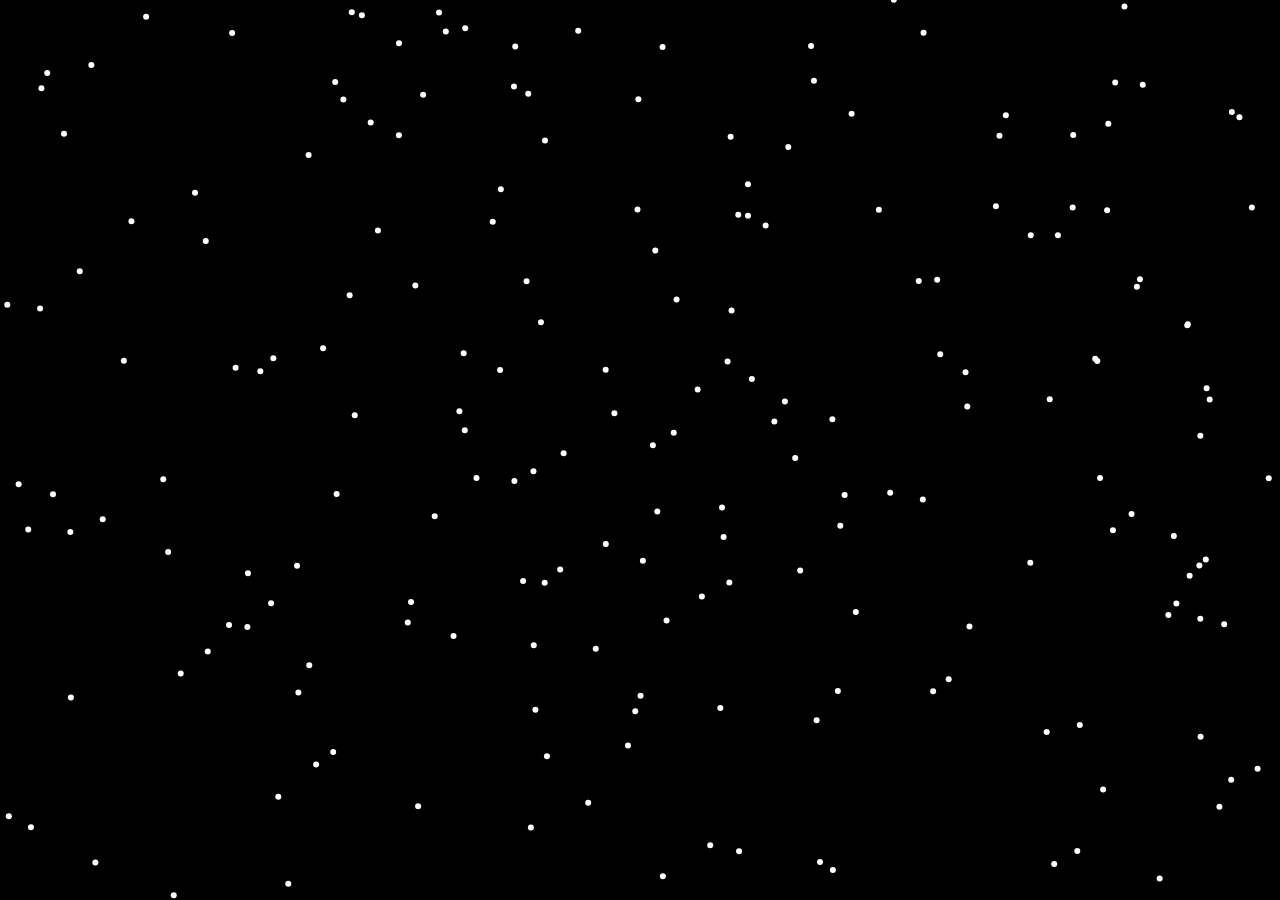
==== index.html @ ae82a449 "Setup HTML CSS JS, basic particles" ====
<!DOCTYPE html>
<html lang="en">
<head>
    <meta charset="UTF-8">
    <meta name="viewport" content="width=device-width, initial-scale=1.0">
    
    <title>EmergexD</title>
    <link rel ="stylesheet" href="style.css">
</head>
<body>
    <canvas id = "canvas"></canvas>

    <script src="main.js"></script>
</body>
</html>
---- style.css ----
html, body {
    margin: 0;
    overflow: hidden;
    background: black;
}

canvas {
    display: block
}
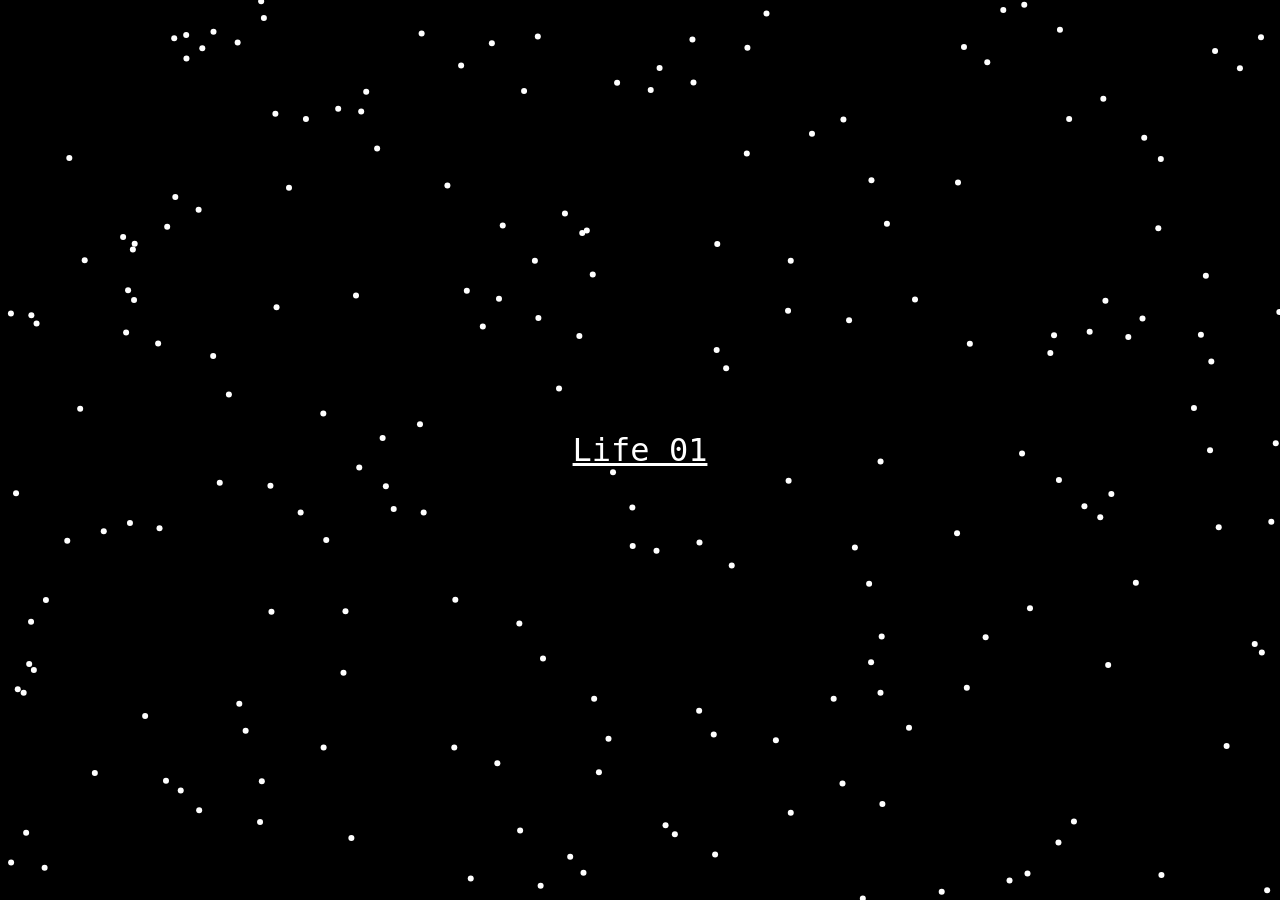
==== commit c0f71f82: "Added nav link and updated comments" ====
--- a/index.html
+++ b/index.html
@@ -8,7 +8,12 @@
     <link rel ="stylesheet" href="style.css">
 </head>
 <body>
-    <canvas id = "canvas"></canvas>
+
+    <nav>
+        <a href="life01.html">Life 01</a>
+    </nav>
+
+        <canvas id = "canvas"></canvas>
 
     <script src="main.js"></script>
 </body>
--- a/style.css
+++ b/style.css
@@ -4,6 +4,16 @@
     background: black;
 }
 
+nav a{
+    position:absolute;
+    top:50%;
+    left: 50%;
+    transform:translate(-50%,-50%);
+    color:#ffffff;
+    font:32px monospace;
+    text-decoration:underline;
+}
+
 canvas {
     display: block
 }
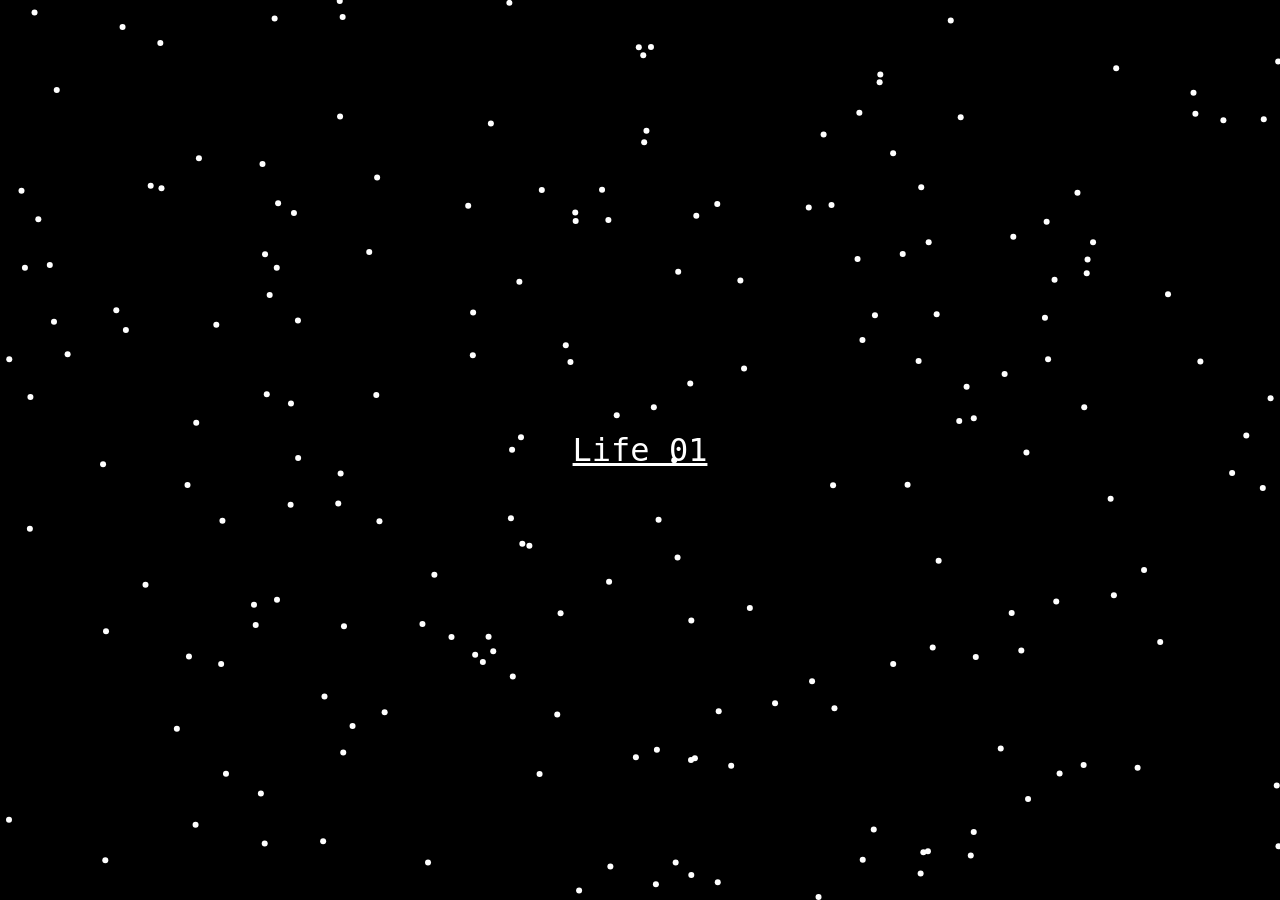
==== commit d014e9f7: "Seperate life01.html in external css and js; added back button on life01 page" ====
--- a/index.html
+++ b/index.html
@@ -10,7 +10,7 @@
 <body>
 
     <nav>
-        <a href="life01.html">Life 01</a>
+        <a href="life01/life01.html">Life 01</a>
     </nav>
 
         <canvas id = "canvas"></canvas>
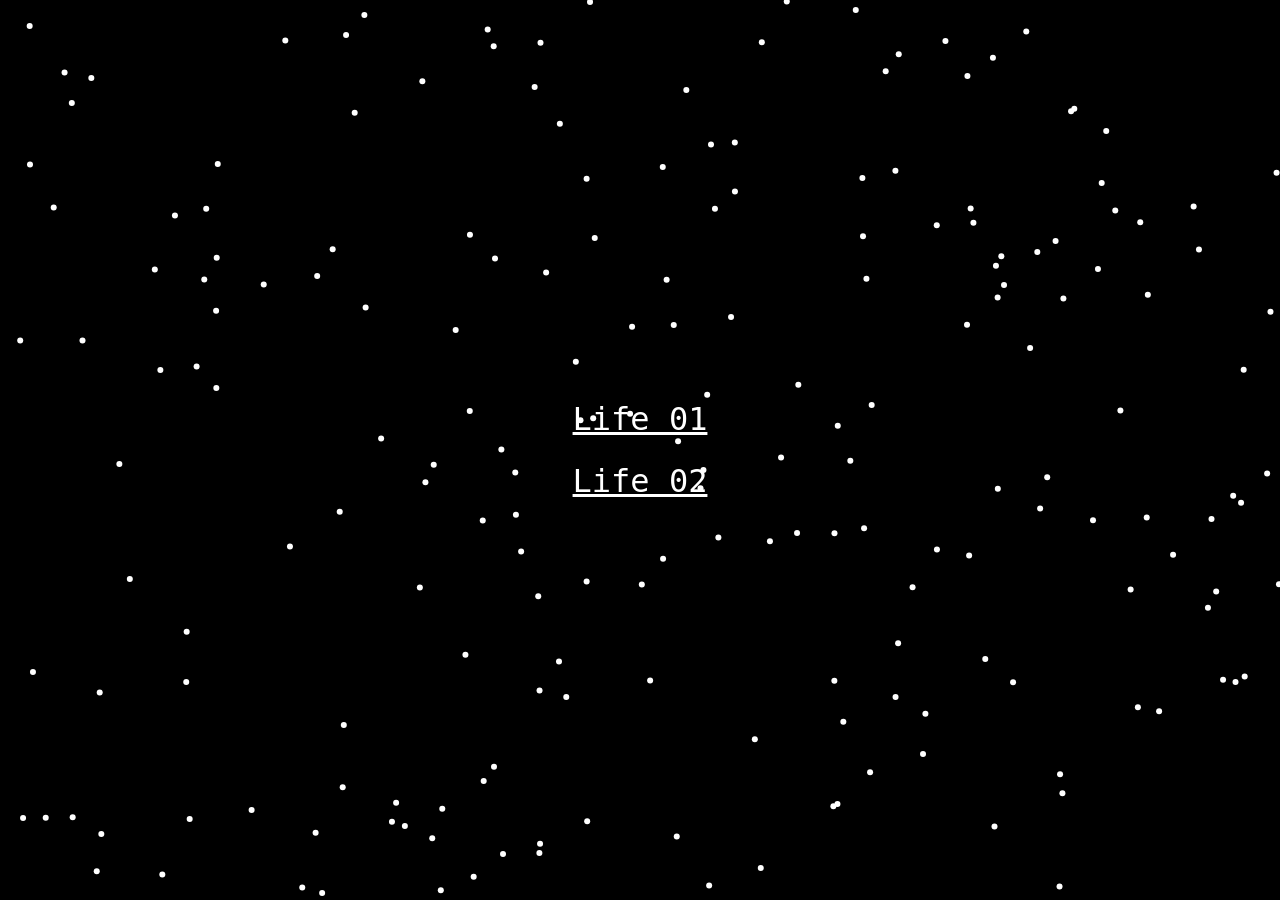
==== commit 3032713a: "Added life02" ====
--- a/index.html
+++ b/index.html
@@ -9,11 +9,12 @@
 </head>
 <body>
 
-    <nav>
+    <nav class="menu">
         <a href="life01/life01.html">Life 01</a>
+        <a href="life02/life02.html">Life 02</a>
     </nav>
 
-        <canvas id = "canvas"></canvas>
+    <canvas id = "canvas"></canvas>
 
     <script src="main.js"></script>
 </body>
--- a/style.css
+++ b/style.css
@@ -1,19 +1,28 @@
-html, body {
+html,
+body {
     margin: 0;
     overflow: hidden;
     background: black;
 }
 
-nav a{
-    position:absolute;
-    top:50%;
-    left: 50%;
-    transform:translate(-50%,-50%);
-    color:#ffffff;
-    font:32px monospace;
-    text-decoration:underline;
+.menu {
+    position: absolute;
+    inset: 0;
+    z-index: 2;
+
+    display: flex;
+    flex-direction: column;
+    justify-content: center;
+    align-items: center;
+    gap: 24px;
+}
+
+.menu a {
+    color: #fff;
+    font: 32px monospace;
+    text-decoration: underline;
 }
 
 canvas {
-    display: block
+    display: block;
 }
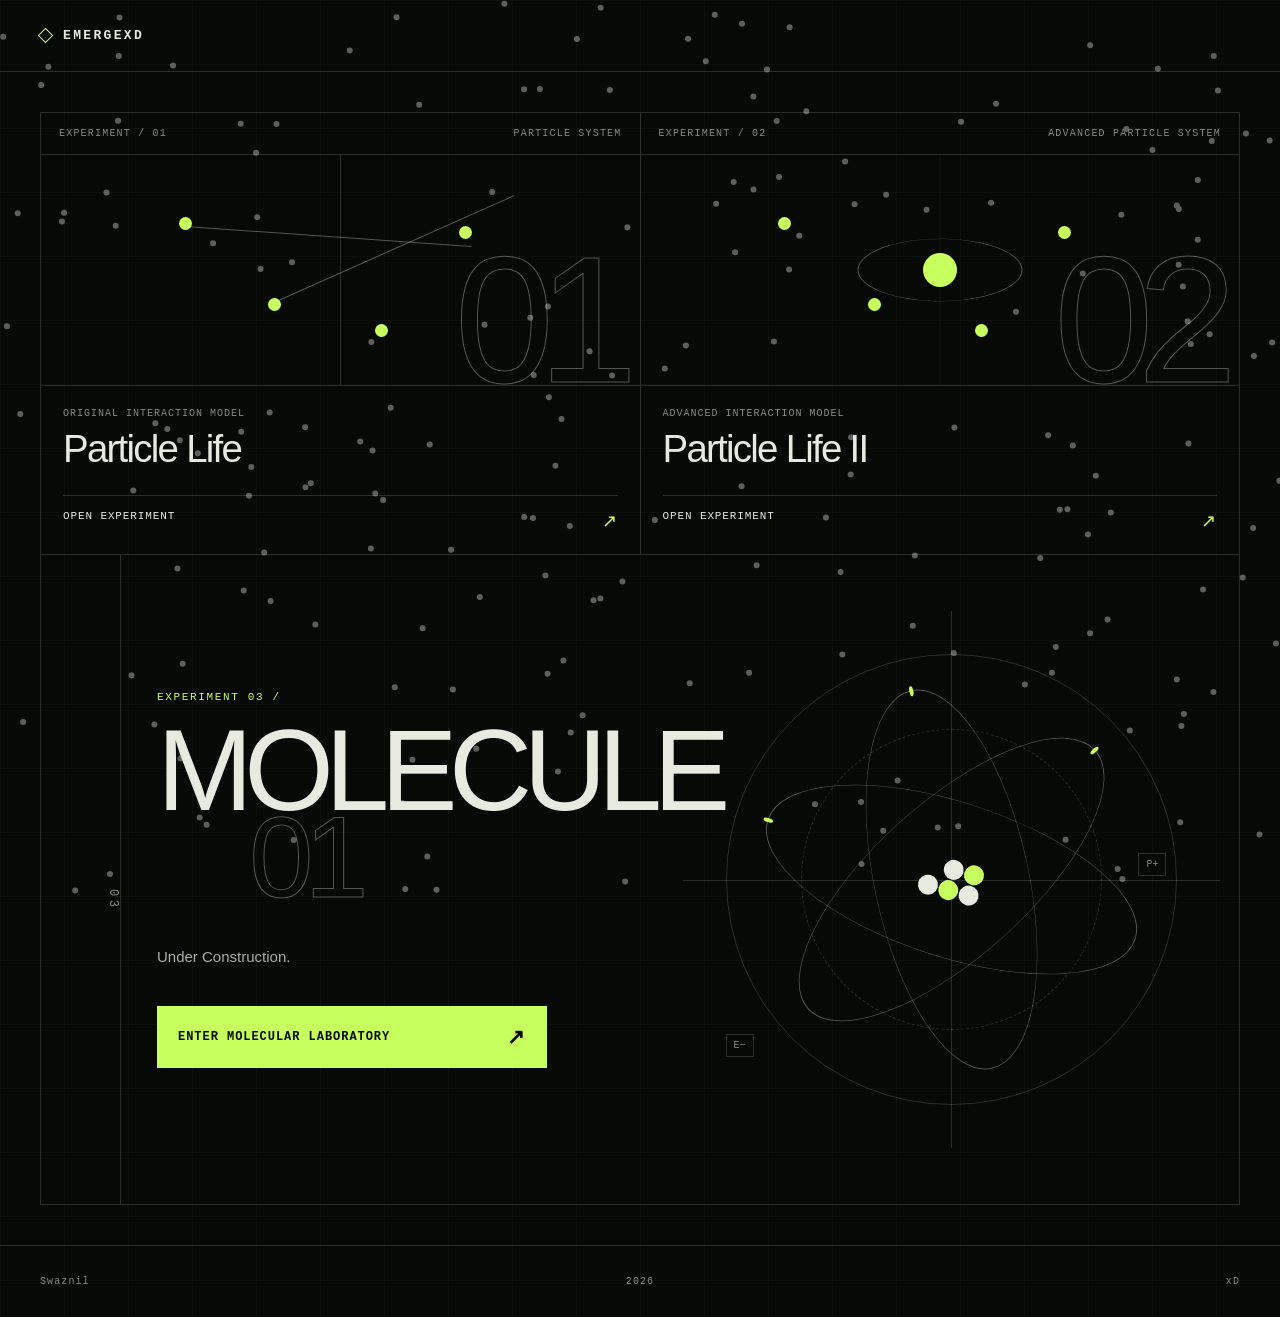
==== commit 5f84e355: "Updated landing page, added molecule01" ====
--- a/index.html
+++ b/index.html
@@ -3,18 +3,152 @@
 <head>
     <meta charset="UTF-8">
     <meta name="viewport" content="width=device-width, initial-scale=1.0">
-    
-    <title>EmergexD</title>
-    <link rel ="stylesheet" href="style.css">
+
+    <title>EmergexD · Molecular Systems</title>
+    <link rel="stylesheet" href="style.css">
 </head>
+
 <body>
+    <canvas id="canvas"></canvas>
 
-    <nav class="menu">
-        <a href="life01/life01.html">Life 01</a>
-        <a href="life02/life02.html">Life 02</a>
-    </nav>
+    <header class="topbar">
+        <a href="index.html" class="brand" aria-label="EmergexD home">
+            <span class="brand-mark"></span>
+            <span>EMERGEXD</span>
+        </a>
 
-    <canvas id = "canvas"></canvas>
+    </header>
+
+    <main class="interface">
+
+        <section class="life-grid">
+
+            <a href="life01/life01.html" class="life-project">
+                <div class="project-topline">
+                    <span>Experiment / 01</span>
+                    <span>Particle system</span>
+                </div>
+
+                <div class="life-visual">
+                    <span class="particle particle-a"></span>
+                    <span class="particle particle-b"></span>
+                    <span class="particle particle-c"></span>
+                    <span class="particle particle-d"></span>
+
+                    <div class="connection connection-one"></div>
+                    <div class="connection connection-two"></div>
+
+                    <span class="life-index">01</span>
+                </div>
+
+                <div class="life-content">
+                    <p>Original interaction model</p>
+                    <h2>Particle Life</h2>
+
+                    <div class="project-enter">
+                        <span>Open experiment</span>
+                        <span>↗</span>
+                    </div>
+                </div>
+            </a>
+
+            <a href="life02/life02.html" class="life-project">
+                <div class="project-topline">
+                    <span>Experiment / 02</span>
+                    <span>Advanced particle system</span>
+                </div>
+
+                <div class="life-visual life-visual-two">
+                    <span class="particle particle-a"></span>
+                    <span class="particle particle-b"></span>
+                    <span class="particle particle-c"></span>
+                    <span class="particle particle-d"></span>
+
+                    <div class="orbit-ring"></div>
+                    <div class="orbit-core"></div>
+
+                    <span class="life-index">02</span>
+                </div>
+
+                <div class="life-content">
+                    <p>Advanced interaction model</p>
+                    <h2>Particle Life II</h2>
+
+                    <div class="project-enter">
+                        <span>Open experiment</span>
+                        <span>↗</span>
+                    </div>
+                </div>
+            </a>
+
+        </section>
+
+        <section class="molecule-project">
+
+            <div class="molecule-number" aria-hidden="true">
+                03
+            </div>
+
+            <div class="molecule-copy">
+                <p class="eyebrow">
+                    Experiment 03 / 
+                </p>
+
+                <h1>
+                    MOLECULE
+                    <span>01</span>
+                </h1>
+
+                <p class="description">
+                    Under Construction.
+                </p>
+
+                <a
+                    class="launch-button"
+                    href="molecule01/molecule01.html"
+                >
+                    <span>Enter molecular laboratory</span>
+                    <span class="launch-arrow">↗</span>
+                </a>
+            </div>
+
+            <div class="atom-display" aria-hidden="true">
+                <div class="atom-label label-proton">P+</div>
+                <div class="atom-label label-electron">E−</div>
+
+                <div class="orbit orbit-one">
+                    <span class="electron electron-one"></span>
+                </div>
+
+                <div class="orbit orbit-two">
+                    <span class="electron electron-two"></span>
+                </div>
+
+                <div class="orbit orbit-three">
+                    <span class="electron electron-three"></span>
+                </div>
+
+                <div class="nucleus">
+                    <span></span>
+                    <span></span>
+                    <span></span>
+                    <span></span>
+                    <span></span>
+                </div>
+
+                <div class="crosshair crosshair-horizontal"></div>
+                <div class="crosshair crosshair-vertical"></div>
+            </div>
+
+        </section>
+
+    </main>
+
+    <footer class="footer">
+        <span>Swaznil </span>
+        <span>2026</span>
+        <span>xD</span>
+    </footer>
 
     <script src="main.js"></script>
 </body>
--- a/style.css
+++ b/style.css
@@ -1,28 +1,544 @@
+:root {
+    --bg: #070907;
+    --panel: #0d100d;
+    --hover: #11150f;
+    --text: #e8eadf;
+    --muted: #858b80;
+    --line: rgba(232, 234, 223, 0.16);
+    --strong-line: rgba(234, 234, 223, 0.34);
+    --green: #c7ff5e;
+    --green-line: rgba(200, 255, 94, 0.34);
+}
+
+* {
+    box-sizing: border-box;
+}
+
 html,
 body {
+    width: 100%;
+    min-height: 100%;
+}
+
+body {
     margin: 0;
+    min-height: 100vh;
+    overflow-x: hidden;
+    color: var(--text);
+    background:
+        linear-gradient(rgba(255,255,255,.025) 1px, transparent 1px),
+        linear-gradient(90deg, rgba(255,255,255,.025) 1px, transparent 1px),
+        var(--bg);
+    background-size: 64px 64px;
+    font-family: Arial, Helvetica, sans-serif;
+}
+
+a {
+    color: inherit;
+}
+
+#canvas {
+    position: fixed;
+    inset: 0;
+    z-index: -1;
+    width: 100%;
+    height: 100%;
+    display: block;
+    opacity: .35;
+    pointer-events: none;
+}
+
+.topbar {
+    height: 72px;
+    padding: 0 40px;
+    display: flex;
+    align-items: center;
+    justify-content: space-between;
+    border-bottom: 1px solid var(--line);
+}
+
+.brand {
+    display: flex;
+    align-items: center;
+    gap: 12px;
+    font: 700 13px "Courier New", monospace;
+    letter-spacing: .18em;
+    text-decoration: none;
+}
+.brand-mark {
+    width: 11px;
+    height: 11px;
+    border: 1px solid var(--green);
+    transform: rotate(45deg);
+}
+
+.interface {
+    width: min(1500px, 100%);
+    margin: auto;
+    padding: 40px;
+}
+
+.life-grid {
+    display: grid;
+    grid-template-columns: repeat(2, 1fr);
+    border-top: 1px solid var(--line);
+    border-left: 1px solid var(--line);
+}
+.life-project {
+    position: relative;
+    min-height: 430px;
+    display: grid;
+    grid-template-rows: auto 1fr auto;
     overflow: hidden;
-    background: black;
-}
-
-.menu {
-    position: absolute;
-    inset: 0;
+    background: transparent;
+    border-right: 1px solid var(--line);
+    border-bottom: 1px solid var(--line);
+    text-decoration: none;
+    transition: background .2s, border-color .2s;
+}
+.life-project::before {
+    content: "";
+    position: absolute;
+    top: 0;
+    left: 0;
     z-index: 2;
-
+    width: 0;
+    height: 2px;
+    background: var(--green);
+    transition: width .25s;
+}
+.life-project:hover {
+    background: var(--hover);
+    border-color: var(--green-line);
+}
+.life-project:hover::before {
+    width: 100%;
+}
+
+.project-topline {
+    padding: 15px 18px;
     display: flex;
-    flex-direction: column;
+    justify-content: space-between;
+    color: var(--muted);
+    border-bottom: 1px solid var(--line);
+    font: 10px "Courier New", monospace;
+    letter-spacing: .12em;
+    text-transform: uppercase;
+}
+
+.life-visual {
+    position: relative;
+    min-height: 230px;
+    overflow: hidden;
+    background:
+        linear-gradient(
+            90deg,
+            transparent 49.9%,
+            var(--line) 50%,
+            transparent 50.1%
+        ),
+        linear-gradient(
+            transparent 49.9%,
+            var(--line) 50%,
+            transparent 50.1%
+        );
+}
+.life-index {
+    position: absolute;
+    right: 18px;
+    bottom: -25px;
+    color: transparent;
+    font-size: clamp(100px, 14vw, 190px);
+    line-height: 1;
+    letter-spacing: -.09em;
+    -webkit-text-stroke: 1px var(--strong-line);
+    transition: transform .2s;
+}
+.life-project:hover .life-index {
+    transform: translateY(-5px);
+    -webkit-text-stroke-color: var(--green-line);
+}
+
+.particle {
+    position: absolute;
+    width: 13px;
+    height: 13px;
+    background: var(--green);
+    border-radius: 50%;
+}
+.particle-a {
+    top: 27%;
+    left: 23%;
+}
+.particle-b {
+    top: 62%;
+    left: 38%;
+}
+.particle-c {
+    top: 31%;
+    right: 28%;
+}
+.particle-d {
+    right: 42%;
+    bottom: 21%;
+}
+
+.connection {
+    position: absolute;
+    height: 1px;
+    background: var(--strong-line);
+    transform-origin: left;
+}
+.connection-one {
+    top: 31%;
+    left: 24%;
+    width: 48%;
+    transform: rotate(4deg);
+}
+.connection-two {
+    top: 64%;
+    left: 39%;
+    width: 44%;
+    transform: rotate(-24deg);
+}
+
+.orbit-ring {
+    position: absolute;
+    top: 50%;
+    left: 50%;
+    width: 165px;
+    height: 165px;
+    border: 1px solid var(--strong-line);
+    border-radius: 50%;
+    transform: translate(-50%, -50%) scaleY(.38) rotate(-18deg);
+}
+.orbit-core {
+    position: absolute;
+    top: 50%;
+    left: 50%;
+    width: 34px;
+    height: 34px;
+    background: var(--green);
+    border-radius: 50%;
+    transform: translate(-50%, -50%);
+}
+
+.life-content {
+    padding: 22px;
+    border-top: 1px solid var(--line);
+}
+.life-content p {
+    margin: 0 0 8px;
+    color: var(--muted);
+    font: 10px "Courier New", monospace;
+    letter-spacing: .1em;
+    text-transform: uppercase;
+}
+.life-content h2 {
+    margin: 0;
+    font-size: clamp(28px, 3vw, 46px);
+    font-weight: 400;
+    letter-spacing: -.045em;
+    transition: color .2s;
+}
+.life-project:hover .life-content h2 {
+    color: var(--green);
+}
+
+.project-enter {
+    margin-top: 24px;
+    padding-top: 14px;
+    display: flex;
+    justify-content: space-between;
+    border-top: 1px solid var(--line);
+    font: 11px "Courier New", monospace;
+    letter-spacing: .08em;
+    text-transform: uppercase;
+}
+.project-enter span:last-child {
+    color: var(--green);
+    font-size: 18px;
+}
+
+.molecule-project {
+    min-height: 650px;
+    display: grid;
+    grid-template-columns: 80px minmax(340px, .9fr) minmax(380px, 1.1fr);
+    align-items: center;
+    gap: 36px;
+    border: 1px solid var(--line);
+    border-top: 0;
+}
+.molecule-number {
+    height: 100%;
+    padding-top: 40px;
+    display: flex;
     justify-content: center;
+    color: var(--muted);
+    border-right: 1px solid var(--line);
+    font: 12px "Courier New", monospace;
+    letter-spacing: .3em;
+    writing-mode: vertical-rl;
+}
+.molecule-copy {
+    padding: 80px 0;
+}
+.eyebrow {
+    margin: 0 0 24px;
+    color: var(--green);
+    font: 11px "Courier New", monospace;
+    letter-spacing: .15em;
+    text-transform: uppercase;
+}
+.molecule-copy h1 {
+    margin: 0;
+    font-size: clamp(64px, 9vw, 148px);
+    font-weight: 400;
+    line-height: .76;
+    letter-spacing: -.075em;
+}
+.molecule-copy h1 span {
+    display: block;
+    margin-left: .8em;
+    color: transparent;
+    -webkit-text-stroke: 1px var(--strong-line);
+}
+
+.description {
+    max-width: 530px;
+    margin: 42px 0 36px;
+    color: #a9aea3;
+    font-size: 15px;
+    line-height: 1.75;
+}
+
+.launch-button {
+    width: min(100%, 390px);
+    min-height: 62px;
+    padding: 0 20px;
+    display: flex;
     align-items: center;
-    gap: 24px;
-}
-
-.menu a {
-    color: #fff;
-    font: 32px monospace;
-    text-decoration: underline;
-}
-
-canvas {
-    display: block;
+    justify-content: space-between;
+    color: var(--bg);
+    background: var(--green);
+    border: 1px solid var(--green);
+    font: 700 12px "Courier New", monospace;
+    letter-spacing: .08em;
+    text-decoration: none;
+    text-transform: uppercase;
+    transition: background .2s, color .2s;
+}
+.launch-button:hover {
+    color: var(--green);
+    background: transparent;
+}
+.launch-arrow {
+    font-size: 21px;
+}
+
+.atom-display {
+    position: relative;
+    width: min(42vw, 610px);
+    aspect-ratio: 1;
+    justify-self: center;
+}
+.atom-display::before,
+.atom-display::after {
+    content: "";
+    position: absolute;
+    border-radius: 50%;
+}
+.atom-display::before {
+    inset: 8%;
+    border: 1px solid var(--line);
+}
+.atom-display::after {
+    inset: 22%;
+    border: 1px dashed var(--line);
+}
+
+.orbit {
+    position: absolute;
+    inset: 14%;
+    border: 1px solid var(--strong-line);
+    border-radius: 50%;
+}
+.orbit-one {
+    transform: rotate(18deg) scaleY(.4);
+}
+.orbit-two {
+    transform: rotate(78deg) scaleY(.4);
+}
+.orbit-three {
+    transform: rotate(138deg) scaleY(.4);
+}
+
+.electron {
+    position: absolute;
+    top: 50%;
+    left: -5px;
+    width: 10px;
+    height: 10px;
+    margin-top: -5px;
+    background: var(--green);
+    border-radius: 50%;
+}
+.electron-one {
+    animation: electron 5.5s linear infinite;
+}
+.electron-two {
+    animation: electron 7s linear infinite reverse;
+}
+.electron-three {
+    animation: electron 4.8s linear infinite;
+}
+
+.nucleus {
+    position: absolute;
+    top: 50%;
+    left: 50%;
+    width: 76px;
+    display: grid;
+    grid-template-columns: repeat(3, 20px);
+    justify-content: center;
+    gap: 1px;
+    transform: translate(-50%, -50%) rotate(15deg);
+}
+.nucleus span {
+    width: 20px;
+    height: 20px;
+    background: var(--text);
+    border-radius: 50%;
+}
+.nucleus span:nth-child(1) {
+    grid-column: 2;
+}
+.nucleus span:nth-child(2),
+.nucleus span:nth-child(4) {
+    background: var(--green);
+}
+
+.crosshair {
+    position: absolute;
+    background: var(--line);
+}
+.crosshair-horizontal {
+    top: 50%;
+    width: 100%;
+    height: 1px;
+}
+.crosshair-vertical {
+    left: 50%;
+    width: 1px;
+    height: 100%;
+}
+
+.atom-label {
+    position: absolute;
+    z-index: 2;
+    padding: 5px 7px;
+    color: var(--muted);
+    background: var(--bg);
+    border: 1px solid var(--line);
+    font: 10px "Courier New", monospace;
+}
+
+.label-proton {
+    top: 45%;
+    right: 10%;
+}
+
+.label-electron {
+    bottom: 17%;
+    left: 8%;
+}
+
+
+.footer {
+    min-height: 72px;
+    padding: 0 40px;
+    display: grid;
+    grid-template-columns: 1fr auto 1fr;
+    align-items: center;
+    color: var(--muted);
+    border-top: 1px solid var(--line);
+    font: 10px "Courier New", monospace;
+    letter-spacing: .11em;
+}
+.footer span:last-child {
+    text-align: right;
+}
+
+@keyframes electron {
+    to {
+        transform: rotate(360deg);
+    }
+}
+
+@media (max-width: 900px) {
+    .topbar,
+    .footer {
+        padding-inline: 22px;
+    }
+
+    .interface {
+        padding: 22px;
+    }
+
+    .molecule-project {
+        grid-template-columns: 42px 1fr;
+    }
+    .molecule-copy {
+        padding: 70px 25px 40px;
+    }
+
+    .atom-display {
+        grid-column: 2;
+        width: min(90%, 480px);
+        margin-bottom: 60px;
+    }
+}
+
+@media (max-width: 650px) {
+    .interface {
+        padding: 12px;
+    }
+    .life-grid {
+        grid-template-columns: 1fr;
+    }
+    .life-project {
+        min-height: 390px;
+    }
+
+    .molecule-project {
+        grid-template-columns: 28px 1fr;
+        gap: 0;
+    }
+    .molecule-copy {
+        padding: 60px 18px 38px;
+    }
+    .molecule-copy h1 {
+        font-size: clamp(52px, 18vw, 84px);
+    }
+
+    .atom-display {
+        width: 92%;
+        margin-bottom: 45px;
+    }
+
+    .footer {
+        padding: 20px 18px;
+        grid-template-columns: 1fr auto;
+        gap: 8px;
+    }
+    .footer span:nth-child(2) {
+        grid-column: 1 / -1;
+        grid-row: 2;
+    }
+}
+
+@media (prefers-reduced-motion: reduce) {
+    .electron {
+        animation: none;
+    }
 }
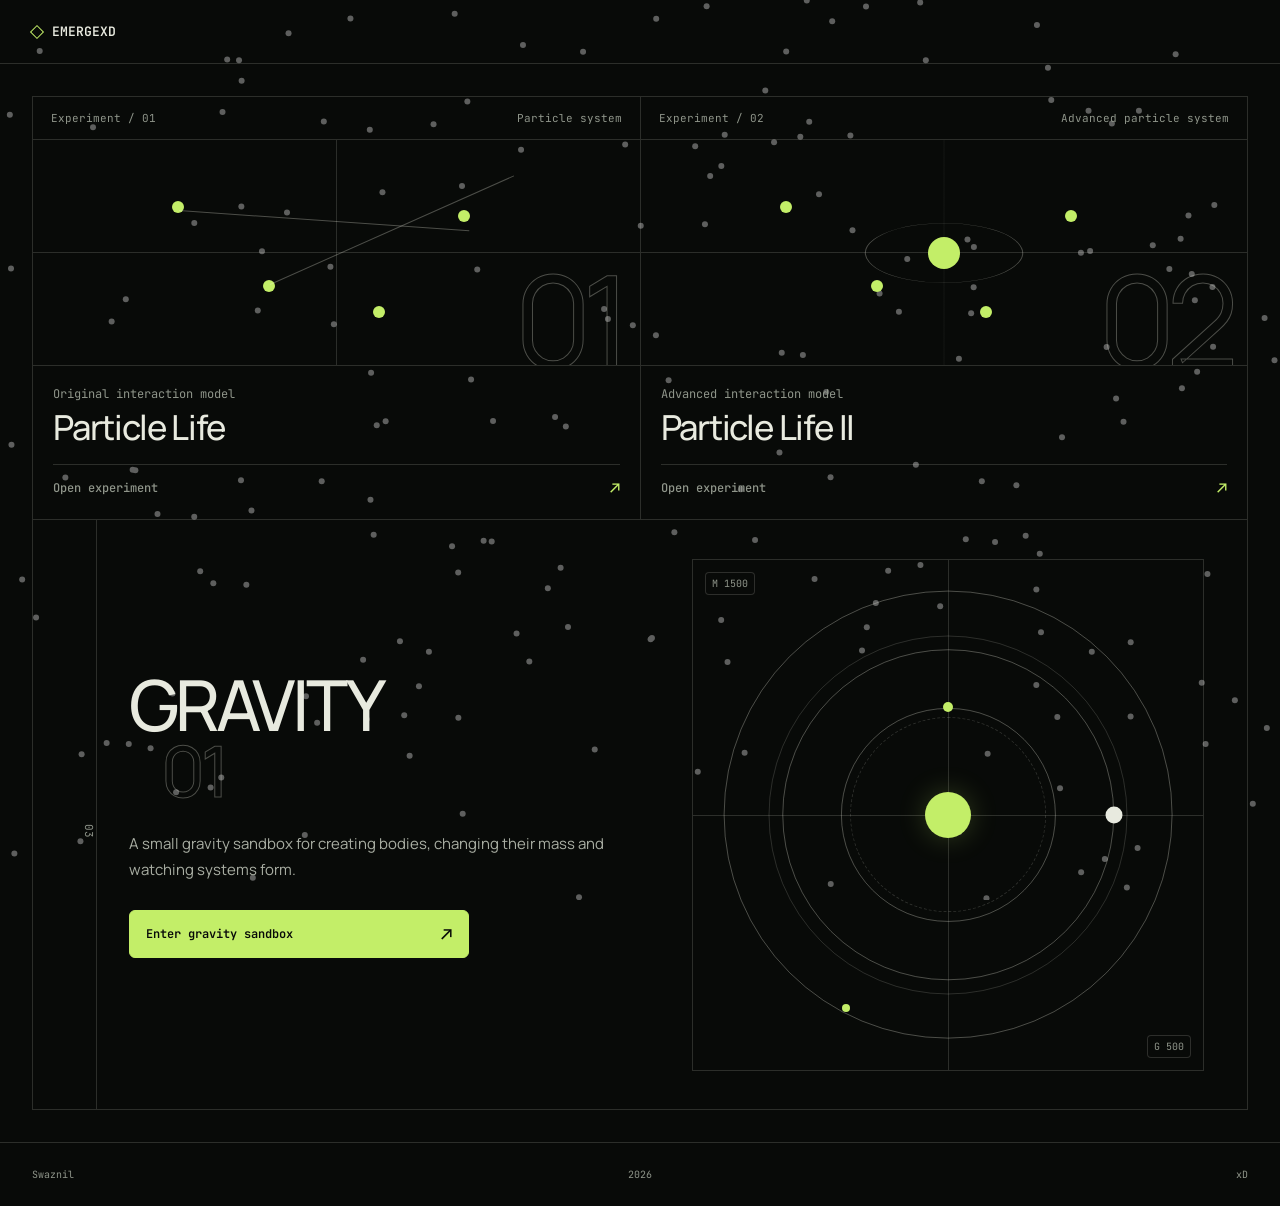
==== commit a2561eaf: "Add gravity01 experiment on index, Updated README structure" ====
--- a/index.html
+++ b/index.html
@@ -83,63 +83,42 @@
 
         </section>
 
-        <section class="molecule-project">
+        <section class="gravity-project">
+            <div class="gravity-number" aria-hidden="true">03</div>
 
-            <div class="molecule-number" aria-hidden="true">
-                03
-            </div>
-
-            <div class="molecule-copy">
-                <p class="eyebrow">
-                    Experiment 03 / 
-                </p>
-
+            <div class="gravity-copy">
                 <h1>
-                    MOLECULE
+                    GRAVITY
                     <span>01</span>
                 </h1>
 
                 <p class="description">
-                    Under Construction.
+                    A small gravity sandbox for creating bodies, changing their mass
+                    and watching systems form.
                 </p>
 
-                <a
-                    class="launch-button"
-                    href="molecule01/molecule01.html"
-                >
-                    <span>Enter molecular laboratory</span>
+                <a class="launch-button" href="gravity01/gravity01.html">
+                    <span>Enter gravity sandbox</span>
                     <span class="launch-arrow">↗</span>
                 </a>
             </div>
 
-            <div class="atom-display" aria-hidden="true">
-                <div class="atom-label label-proton">P+</div>
-                <div class="atom-label label-electron">E−</div>
+            <div class="gravity-display" aria-hidden="true">
+                <div class="gravity-cross horizontal"></div>
+                <div class="gravity-cross vertical"></div>
 
-                <div class="orbit orbit-one">
-                    <span class="electron electron-one"></span>
-                </div>
+                <div class="gravity-orbit orbit-a"></div>
+                <div class="gravity-orbit orbit-b"></div>
+                <div class="gravity-orbit orbit-c"></div>
 
-                <div class="orbit orbit-two">
-                    <span class="electron electron-two"></span>
-                </div>
+                <span class="gravity-body body-main"></span>
+                <span class="gravity-body body-a"></span>
+                <span class="gravity-body body-b"></span>
+                <span class="gravity-body body-c"></span>
 
-                <div class="orbit orbit-three">
-                    <span class="electron electron-three"></span>
-                </div>
-
-                <div class="nucleus">
-                    <span></span>
-                    <span></span>
-                    <span></span>
-                    <span></span>
-                    <span></span>
-                </div>
-
-                <div class="crosshair crosshair-horizontal"></div>
-                <div class="crosshair crosshair-vertical"></div>
+                <span class="gravity-label label-mass">M 1500</span>
+                <span class="gravity-label label-gravity">G 500</span>
             </div>
-
         </section>
 
     </main>
--- a/style.css
+++ b/style.css
@@ -1,40 +1,36 @@
+@import url('https://fonts.googleapis.com/css2?family=JetBrains+Mono:wght@400;500&family=Manrope:wght@400;500;600&display=swap');
+
 :root {
-    --bg: #070907;
+    --bg: #080a08;
     --panel: #0d100d;
     --hover: #11150f;
     --text: #e8eadf;
-    --muted: #858b80;
+    --muted: #8f958a;
     --line: rgba(232, 234, 223, 0.16);
-    --strong-line: rgba(234, 234, 223, 0.34);
-    --green: #c7ff5e;
-    --green-line: rgba(200, 255, 94, 0.34);
-}
-
-* {
-    box-sizing: border-box;
-}
-
-html,
-body {
-    width: 100%;
-    min-height: 100%;
-}
+    --strong-line: rgba(234, 234, 223, 0.30);
+    --green: #c3ee68;
+    --green-line: rgba(195, 238, 104, 0.30);
+}
+
+* { box-sizing: border-box; }
+html, body { width: 100%; min-height: 100%; }
 
 body {
     margin: 0;
     min-height: 100vh;
     overflow-x: hidden;
     color: var(--text);
-    background:
-        linear-gradient(rgba(255,255,255,.025) 1px, transparent 1px),
-        linear-gradient(90deg, rgba(255,255,255,.025) 1px, transparent 1px),
-        var(--bg);
-    background-size: 64px 64px;
-    font-family: Arial, Helvetica, sans-serif;
-}
-
-a {
-    color: inherit;
+    background: var(--bg);
+    font-family: "Manrope", sans-serif;
+    font-size: 15px;
+    line-height: 1.5;
+    -webkit-font-smoothing: antialiased;
+}
+
+a { color: inherit; }
+a:focus-visible {
+    outline: 2px solid var(--green);
+    outline-offset: 3px;
 }
 
 #canvas {
@@ -49,8 +45,8 @@
 }
 
 .topbar {
-    height: 72px;
-    padding: 0 40px;
+    height: 64px;
+    padding: 0 32px;
     display: flex;
     align-items: center;
     justify-content: space-between;
@@ -60,33 +56,32 @@
 .brand {
     display: flex;
     align-items: center;
-    gap: 12px;
-    font: 700 13px "Courier New", monospace;
-    letter-spacing: .18em;
+    gap: 10px;
+    font: 600 13px "JetBrains Mono", monospace;
     text-decoration: none;
 }
 .brand-mark {
-    width: 11px;
-    height: 11px;
+    width: 10px;
+    height: 10px;
     border: 1px solid var(--green);
     transform: rotate(45deg);
 }
 
 .interface {
-    width: min(1500px, 100%);
+    width: min(1380px, 100%);
     margin: auto;
-    padding: 40px;
+    padding: 32px;
 }
 
 .life-grid {
     display: grid;
-    grid-template-columns: repeat(2, 1fr);
+    grid-template-columns: repeat(2, minmax(0, 1fr));
     border-top: 1px solid var(--line);
     border-left: 1px solid var(--line);
 }
 .life-project {
     position: relative;
-    min-height: 430px;
+    min-height: 400px;
     display: grid;
     grid-template-rows: auto 1fr auto;
     overflow: hidden;
@@ -94,94 +89,55 @@
     border-right: 1px solid var(--line);
     border-bottom: 1px solid var(--line);
     text-decoration: none;
-    transition: background .2s, border-color .2s;
-}
-.life-project::before {
-    content: "";
-    position: absolute;
-    top: 0;
-    left: 0;
-    z-index: 2;
-    width: 0;
-    height: 2px;
-    background: var(--green);
-    transition: width .25s;
+    transition: background-color 150ms ease, border-color 150ms ease;
 }
 .life-project:hover {
     background: var(--hover);
     border-color: var(--green-line);
 }
-.life-project:hover::before {
-    width: 100%;
-}
 
 .project-topline {
-    padding: 15px 18px;
-    display: flex;
+    padding: 14px 18px;
+    display: flex;
+    align-items: center;
     justify-content: space-between;
+    gap: 16px;
     color: var(--muted);
     border-bottom: 1px solid var(--line);
-    font: 10px "Courier New", monospace;
-    letter-spacing: .12em;
-    text-transform: uppercase;
+    font: 400 11px "JetBrains Mono", monospace;
 }
 
 .life-visual {
     position: relative;
-    min-height: 230px;
+    min-height: 225px;
     overflow: hidden;
     background:
-        linear-gradient(
-            90deg,
-            transparent 49.9%,
-            var(--line) 50%,
-            transparent 50.1%
-        ),
-        linear-gradient(
-            transparent 49.9%,
-            var(--line) 50%,
-            transparent 50.1%
-        );
-}
+        linear-gradient(90deg, transparent 49.9%, var(--line) 50%, transparent 50.1%),
+        linear-gradient(transparent 49.9%, var(--line) 50%, transparent 50.1%);
+}
+
 .life-index {
     position: absolute;
     right: 18px;
-    bottom: -25px;
+    bottom: -18px;
     color: transparent;
-    font-size: clamp(100px, 14vw, 190px);
+    font-size: clamp(82px, 10vw, 138px);
     line-height: 1;
-    letter-spacing: -.09em;
+    letter-spacing: -.08em;
     -webkit-text-stroke: 1px var(--strong-line);
-    transition: transform .2s;
-}
-.life-project:hover .life-index {
-    transform: translateY(-5px);
-    -webkit-text-stroke-color: var(--green-line);
 }
 
 .particle {
     position: absolute;
-    width: 13px;
-    height: 13px;
+    width: 12px;
+    height: 12px;
     background: var(--green);
     border-radius: 50%;
 }
-.particle-a {
-    top: 27%;
-    left: 23%;
-}
-.particle-b {
-    top: 62%;
-    left: 38%;
-}
-.particle-c {
-    top: 31%;
-    right: 28%;
-}
-.particle-d {
-    right: 42%;
-    bottom: 21%;
-}
+.particle-a { top: 27%; left: 23%; }
+.particle-b { top: 62%; left: 38%; }
+.particle-c { top: 31%; right: 28%; }
+.particle-d { right: 42%; bottom: 21%; }
 
 .connection {
     position: absolute;
@@ -206,8 +162,8 @@
     position: absolute;
     top: 50%;
     left: 50%;
-    width: 165px;
-    height: 165px;
+    width: 158px;
+    height: 158px;
     border: 1px solid var(--strong-line);
     border-radius: 50%;
     transform: translate(-50%, -50%) scaleY(.38) rotate(-18deg);
@@ -216,318 +172,264 @@
     position: absolute;
     top: 50%;
     left: 50%;
-    width: 34px;
-    height: 34px;
+    width: 32px;
+    height: 32px;
     background: var(--green);
     border-radius: 50%;
     transform: translate(-50%, -50%);
 }
 
 .life-content {
-    padding: 22px;
+    padding: 20px;
     border-top: 1px solid var(--line);
 }
 .life-content p {
-    margin: 0 0 8px;
-    color: var(--muted);
-    font: 10px "Courier New", monospace;
-    letter-spacing: .1em;
-    text-transform: uppercase;
+    margin: 0 0 6px;
+    color: var(--muted);
+    font: 400 12px "JetBrains Mono", monospace;
 }
 .life-content h2 {
     margin: 0;
-    font-size: clamp(28px, 3vw, 46px);
-    font-weight: 400;
-    letter-spacing: -.045em;
-    transition: color .2s;
-}
-.life-project:hover .life-content h2 {
-    color: var(--green);
+    font-size: clamp(26px, 2.7vw, 38px);
+    font-weight: 500;
+    line-height: 1.1;
+    letter-spacing: -.035em;
 }
 
 .project-enter {
-    margin-top: 24px;
-    padding-top: 14px;
-    display: flex;
+    margin-top: 18px;
+    padding-top: 12px;
+    display: flex;
+    align-items: center;
     justify-content: space-between;
     border-top: 1px solid var(--line);
-    font: 11px "Courier New", monospace;
-    letter-spacing: .08em;
-    text-transform: uppercase;
+    color: var(--muted);
+    font: 500 12px "JetBrains Mono", monospace;
 }
 .project-enter span:last-child {
     color: var(--green);
-    font-size: 18px;
-}
-
-.molecule-project {
-    min-height: 650px;
+    font-size: 17px;
+}
+
+.gravity-project {
+    min-height: 590px;
     display: grid;
-    grid-template-columns: 80px minmax(340px, .9fr) minmax(380px, 1.1fr);
-    align-items: center;
-    gap: 36px;
+    grid-template-columns: 64px minmax(300px, .9fr) minmax(360px, 1.1fr);
+    align-items: center;
+    gap: 32px;
     border: 1px solid var(--line);
     border-top: 0;
 }
-.molecule-number {
+.gravity-number {
     height: 100%;
-    padding-top: 40px;
+    padding-top: 32px;
     display: flex;
     justify-content: center;
     color: var(--muted);
     border-right: 1px solid var(--line);
-    font: 12px "Courier New", monospace;
-    letter-spacing: .3em;
+    font: 400 11px "JetBrains Mono", monospace;
     writing-mode: vertical-rl;
 }
-.molecule-copy {
-    padding: 80px 0;
-}
-.eyebrow {
-    margin: 0 0 24px;
-    color: var(--green);
-    font: 11px "Courier New", monospace;
-    letter-spacing: .15em;
-    text-transform: uppercase;
-}
-.molecule-copy h1 {
+
+.gravity-copy {padding: 56px 0;}
+
+.gravity-copy h1 {
     margin: 0;
-    font-size: clamp(64px, 9vw, 148px);
-    font-weight: 400;
-    line-height: .76;
-    letter-spacing: -.075em;
-}
-.molecule-copy h1 span {
+    font-size: clamp(44px, 5.5vw, 78px);
+    font-weight: 500;
+    line-height: .94;
+    letter-spacing: -.055em;
+}
+.gravity-copy h1 span {
     display: block;
-    margin-left: .8em;
+    margin-left: .45em;
     color: transparent;
     -webkit-text-stroke: 1px var(--strong-line);
 }
 
 .description {
-    max-width: 530px;
-    margin: 42px 0 36px;
+    max-width: 500px;
+    margin: 28px 0;
     color: #a9aea3;
     font-size: 15px;
-    line-height: 1.75;
+    line-height: 1.7;
 }
 
 .launch-button {
-    width: min(100%, 390px);
-    min-height: 62px;
-    padding: 0 20px;
+    width: min(100%, 340px);
+    min-height: 48px;
+    padding: 0 16px;
     display: flex;
     align-items: center;
     justify-content: space-between;
     color: var(--bg);
     background: var(--green);
     border: 1px solid var(--green);
-    font: 700 12px "Courier New", monospace;
-    letter-spacing: .08em;
+    border-radius: 6px;
+    font: 600 12px "JetBrains Mono", monospace;
     text-decoration: none;
-    text-transform: uppercase;
-    transition: background .2s, color .2s;
+    transition: background-color 150ms ease, color 150ms ease;
 }
 .launch-button:hover {
     color: var(--green);
     background: transparent;
 }
-.launch-arrow {
-    font-size: 21px;
-}
-
-.atom-display {
+.launch-arrow { font-size: 19px; }
+
+.gravity-display {
     position: relative;
-    width: min(42vw, 610px);
+    width: min(40vw, 560px);
     aspect-ratio: 1;
     justify-self: center;
-}
-.atom-display::before,
-.atom-display::after {
+    overflow: hidden;
+    border: 1px solid var(--line);
+    background:
+        linear-gradient(90deg, transparent 49.9%, var(--line) 50%, transparent 50.1%),
+        linear-gradient(transparent 49.9%, var(--line) 50%, transparent 50.1%);
+}
+
+.gravity-display::before,
+.gravity-display::after {
     content: "";
     position: absolute;
-    border-radius: 50%;
-}
-.atom-display::before {
-    inset: 8%;
+    top: 50%;
+    left: 50%;
     border: 1px solid var(--line);
-}
-.atom-display::after {
-    inset: 22%;
-    border: 1px dashed var(--line);
-}
-
-.orbit {
-    position: absolute;
-    inset: 14%;
+    border-radius: 50%;
+    transform: translate(-50%, -50%);
+}
+
+.gravity-display::before {
+    width: 70%;
+    height: 70%;
+}
+
+.gravity-display::after {
+    width: 38%;
+    height: 38%;
+    border-style: dashed;
+}
+
+.gravity-orbit {
+    position: absolute;
+    top: 50%;
+    left: 50%;
     border: 1px solid var(--strong-line);
     border-radius: 50%;
-}
-.orbit-one {
-    transform: rotate(18deg) scaleY(.4);
-}
-.orbit-two {
-    transform: rotate(78deg) scaleY(.4);
-}
-.orbit-three {
-    transform: rotate(138deg) scaleY(.4);
-}
-
-.electron {
-    position: absolute;
-    top: 50%;
-    left: -5px;
+    transform: translate(-50%, -50%);
+}
+.orbit-a {width: 42%;height: 42%;}
+.orbit-b {width: 65%;height: 65%;}
+.orbit-c {width: 88%;height: 88%;}
+
+.gravity-body {
+    position: absolute;
+    z-index: 2;
+    border-radius: 50%;
+    background: var(--green);
+}
+
+.body-main {
+    top: 50%;
+    left: 50%;
+    width: 46px;
+    height: 46px;
+    transform: translate(-50%, -50%);
+    box-shadow: 0 0 28px rgba(195, 238, 104, .22);
+}
+.body-a {
+    top: calc(50% - 21%);
+    left: 50%;
     width: 10px;
     height: 10px;
-    margin-top: -5px;
-    background: var(--green);
-    border-radius: 50%;
-}
-.electron-one {
-    animation: electron 5.5s linear infinite;
-}
-.electron-two {
-    animation: electron 7s linear infinite reverse;
-}
-.electron-three {
-    animation: electron 4.8s linear infinite;
-}
-
-.nucleus {
-    position: absolute;
-    top: 50%;
-    left: 50%;
-    width: 76px;
-    display: grid;
-    grid-template-columns: repeat(3, 20px);
-    justify-content: center;
-    gap: 1px;
-    transform: translate(-50%, -50%) rotate(15deg);
-}
-.nucleus span {
-    width: 20px;
-    height: 20px;
+    transform: translate(-50%, -50%);
+}
+
+.body-b {
+    top: 50%;
+    left: calc(50% + 32.5%);
+    width: 17px;
+    height: 17px;
     background: var(--text);
-    border-radius: 50%;
-}
-.nucleus span:nth-child(1) {
-    grid-column: 2;
-}
-.nucleus span:nth-child(2),
-.nucleus span:nth-child(4) {
-    background: var(--green);
-}
-
-.crosshair {
+    transform: translate(-50%, -50%);
+}
+
+.body-c {
+    top: calc(50% + 38%);
+    left: 30%;
+    width: 8px;
+    height: 8px;
+    transform: translate(-50%, -50%);
+}
+
+.gravity-cross {
     position: absolute;
     background: var(--line);
 }
-.crosshair-horizontal {
-    top: 50%;
+
+.gravity-cross.horizontal {
+    top: 50%;
+    left: 0;
     width: 100%;
     height: 1px;
 }
-.crosshair-vertical {
+.gravity-cross.vertical {
+    top: 0;
     left: 50%;
     width: 1px;
     height: 100%;
 }
 
-.atom-label {
-    position: absolute;
-    z-index: 2;
-    padding: 5px 7px;
+.gravity-label {
+    position: absolute;
+    z-index: 3;
+    padding: 4px 6px;
     color: var(--muted);
     background: var(--bg);
     border: 1px solid var(--line);
-    font: 10px "Courier New", monospace;
-}
-
-.label-proton {
-    top: 45%;
-    right: 10%;
-}
-
-.label-electron {
-    bottom: 17%;
-    left: 8%;
-}
-
+    border-radius: 4px;
+    font: 400 10px "JetBrains Mono", monospace;
+}
+
+.label-mass {top: 12px;left: 12px;}
+.label-gravity {right: 12px;bottom: 12px;}
 
 .footer {
-    min-height: 72px;
-    padding: 0 40px;
+    min-height: 64px;
+    padding: 0 32px;
     display: grid;
     grid-template-columns: 1fr auto 1fr;
     align-items: center;
     color: var(--muted);
     border-top: 1px solid var(--line);
-    font: 10px "Courier New", monospace;
-    letter-spacing: .11em;
-}
-.footer span:last-child {
-    text-align: right;
-}
-
-@keyframes electron {
-    to {
-        transform: rotate(360deg);
+    font: 400 10px "JetBrains Mono", monospace;
+}
+
+.footer span:last-child {text-align: right;}
+
+@media (max-width: 900px) {
+    .topbar,.footer {padding-inline: 22px;}
+    .interface {padding: 22px;}
+    .gravity-project {grid-template-columns: 42px 1fr;}
+    .gravity-copy {padding: 56px 24px 36px;}
+    .gravity-display {
+        grid-column: 2;
+        width: min(90%, 470px);
+        margin-bottom: 52px;
     }
 }
 
-@media (max-width: 900px) {
-    .topbar,
+@media (max-width: 650px) {
+    .interface {padding: 12px;}
+    .life-grid {grid-template-columns: 1fr;}
+    .life-project {min-height: 370px;}
+    .gravity-project {grid-template-columns: 28px 1fr;gap: 0;}
+    .gravity-copy {padding: 46px 18px 32px;}
+    .gravity-copy h1 {font-size: clamp(42px, 14vw, 62px);}
+    .gravity-display {width: 92%;margin-bottom: 40px;}
+
     .footer {
-        padding-inline: 22px;
-    }
-
-    .interface {
-        padding: 22px;
-    }
-
-    .molecule-project {
-        grid-template-columns: 42px 1fr;
-    }
-    .molecule-copy {
-        padding: 70px 25px 40px;
-    }
-
-    .atom-display {
-        grid-column: 2;
-        width: min(90%, 480px);
-        margin-bottom: 60px;
-    }
-}
-
-@media (max-width: 650px) {
-    .interface {
-        padding: 12px;
-    }
-    .life-grid {
-        grid-template-columns: 1fr;
-    }
-    .life-project {
-        min-height: 390px;
-    }
-
-    .molecule-project {
-        grid-template-columns: 28px 1fr;
-        gap: 0;
-    }
-    .molecule-copy {
-        padding: 60px 18px 38px;
-    }
-    .molecule-copy h1 {
-        font-size: clamp(52px, 18vw, 84px);
-    }
-
-    .atom-display {
-        width: 92%;
-        margin-bottom: 45px;
-    }
-
-    .footer {
-        padding: 20px 18px;
+        padding: 18px;
         grid-template-columns: 1fr auto;
         gap: 8px;
     }
@@ -535,10 +437,4 @@
         grid-column: 1 / -1;
         grid-row: 2;
     }
-}
-
-@media (prefers-reduced-motion: reduce) {
-    .electron {
-        animation: none;
-    }
 }
